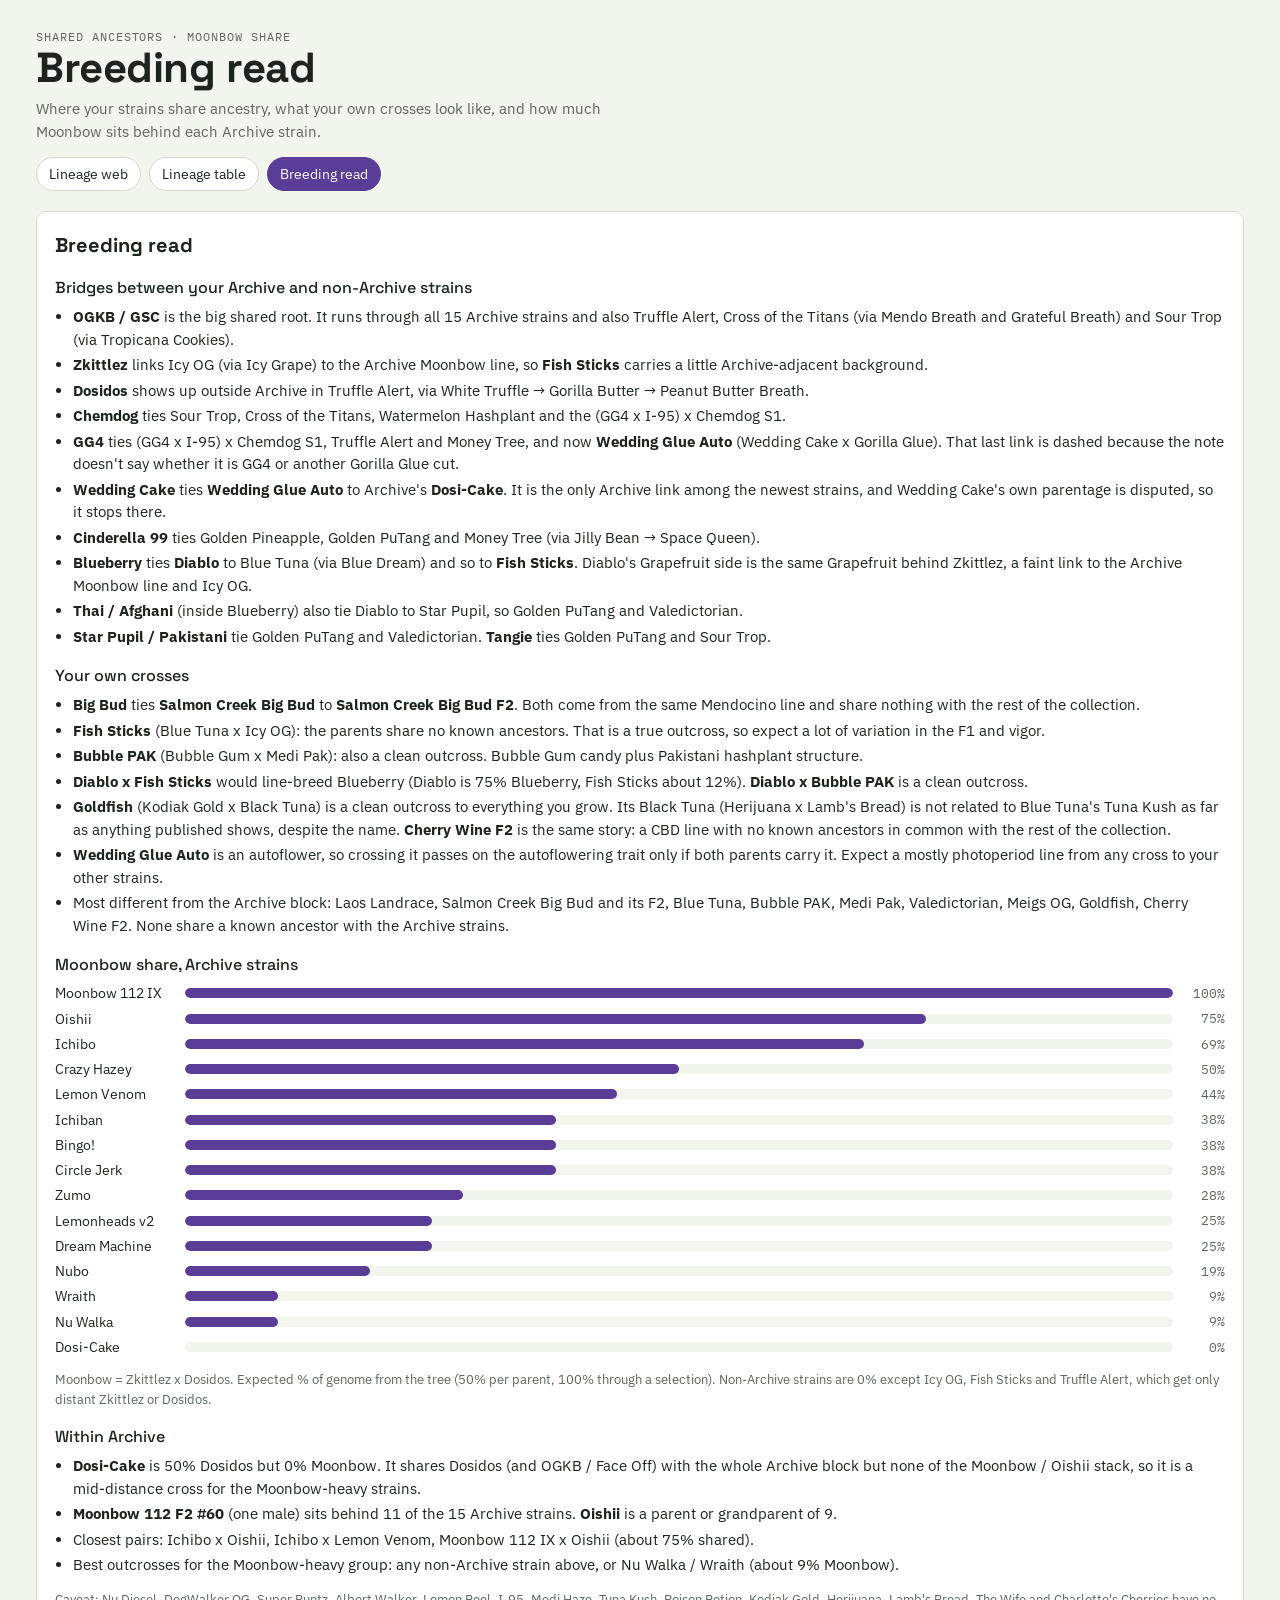
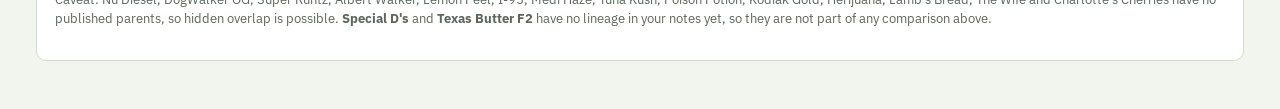
==== breeding.html @ 7cfe5ea0 "Split table and breeding read into their own pages Move the lineage table to table.html and the bree" ====
<!doctype html>
<html lang="en">
<head>
<meta charset="utf-8">
<meta name="viewport" content="width=device-width, initial-scale=1, viewport-fit=cover">
<meta name="robots" content="noindex, nofollow, noarchive">
<meta name="referrer" content="no-referrer">
<style>:root{padding-top:env(safe-area-inset-top,0px);padding-bottom:env(safe-area-inset-bottom,0px)}body{margin:0;font:14px system-ui,sans-serif}img{max-width:100%}[hidden]{display:none!important}</style>
<title>Breeding Read</title>
<meta name="claude:viewport-fit-sides" content="cover">
<link rel="preconnect" href="https://fonts.googleapis.com">
<link rel="stylesheet" href="https://fonts.googleapis.com/css2?family=Space+Grotesk:wght@500;700&family=IBM+Plex+Sans:wght@400;500;600&family=IBM+Plex+Mono:wght@400;500&display=swap">
<link rel="stylesheet" href="style.css">
</head>
<body>
<div class="wrap">
<header>
  <div class="kicker">Shared ancestors · Moonbow share</div>
  <h1>Breeding read</h1>
  <p>Where your strains share ancestry, what your own crosses look like, and how much Moonbow sits behind each Archive strain.</p>
  <nav class="pages" aria-label="Pages"><a href="index.html">Lineage web</a><a href="table.html">Lineage table</a><a href="breeding.html" aria-current="page">Breeding read</a></nav>
</header>

  <section class="panel">
    <h2>Breeding read</h2>
    <h3>Bridges between your Archive and non-Archive strains</h3>
    <ul>
      <li><b>OGKB / GSC</b> is the big shared root. It runs through all 15 Archive strains and also Truffle Alert, Cross of the Titans (via Mendo Breath and Grateful Breath) and Sour Trop (via Tropicana Cookies).</li>
      <li><b>Zkittlez</b> links Icy OG (via Icy Grape) to the Archive Moonbow line, so <b>Fish Sticks</b> carries a little Archive-adjacent background.</li>
      <li><b>Dosidos</b> shows up outside Archive in Truffle Alert, via White Truffle → Gorilla Butter → Peanut Butter Breath.</li>
      <li><b>Chemdog</b> ties Sour Trop, Cross of the Titans, Watermelon Hashplant and the (GG4 x I-95) x Chemdog S1.</li>
      <li><b>GG4</b> ties (GG4 x I-95) x Chemdog S1, Truffle Alert and Money Tree, and now <b>Wedding Glue Auto</b> (Wedding Cake x Gorilla Glue). That last link is dashed because the note doesn't say whether it is GG4 or another Gorilla Glue cut.</li>
      <li><b>Wedding Cake</b> ties <b>Wedding Glue Auto</b> to Archive's <b>Dosi-Cake</b>. It is the only Archive link among the newest strains, and Wedding Cake's own parentage is disputed, so it stops there.</li>
      <li><b>Cinderella 99</b> ties Golden Pineapple, Golden PuTang and Money Tree (via Jilly Bean → Space Queen).</li>
      <li><b>Blueberry</b> ties <b>Diablo</b> to Blue Tuna (via Blue Dream) and so to <b>Fish Sticks</b>. Diablo's Grapefruit side is the same Grapefruit behind Zkittlez, a faint link to the Archive Moonbow line and Icy OG.</li>
      <li><b>Thai / Afghani</b> (inside Blueberry) also tie Diablo to Star Pupil, so Golden PuTang and Valedictorian.</li>
      <li><b>Star Pupil / Pakistani</b> tie Golden PuTang and Valedictorian. <b>Tangie</b> ties Golden PuTang and Sour Trop.</li>
    </ul>

    <h3>Your own crosses</h3>
    <ul>
      <li><b>Big Bud</b> ties <b>Salmon Creek Big Bud</b> to <b>Salmon Creek Big Bud F2</b>. Both come from the same Mendocino line and share nothing with the rest of the collection.</li>
      <li><b>Fish Sticks</b> (Blue Tuna x Icy OG): the parents share no known ancestors. That is a true outcross, so expect a lot of variation in the F1 and vigor.</li>
      <li><b>Bubble PAK</b> (Bubble Gum x Medi Pak): also a clean outcross. Bubble Gum candy plus Pakistani hashplant structure.</li>
      <li><b>Diablo x Fish Sticks</b> would line-breed Blueberry (Diablo is 75% Blueberry, Fish Sticks about 12%). <b>Diablo x Bubble PAK</b> is a clean outcross.</li>
      <li><b>Goldfish</b> (Kodiak Gold x Black Tuna) is a clean outcross to everything you grow. Its Black Tuna (Herijuana x Lamb's Bread) is not related to Blue Tuna's Tuna Kush as far as anything published shows, despite the name. <b>Cherry Wine F2</b> is the same story: a CBD line with no known ancestors in common with the rest of the collection.</li>
      <li><b>Wedding Glue Auto</b> is an autoflower, so crossing it passes on the autoflowering trait only if both parents carry it. Expect a mostly photoperiod line from any cross to your other strains.</li>
      <li>Most different from the Archive block: Laos Landrace, Salmon Creek Big Bud and its F2, Blue Tuna, Bubble PAK, Medi Pak, Valedictorian, Meigs OG, Goldfish, Cherry Wine F2. None share a known ancestor with the Archive strains.</li>
    </ul>

    <h3>Moonbow share, Archive strains</h3>
    <div class="bars" id="mbbars"></div>
    <p class="note">Moonbow = Zkittlez x Dosidos. Expected % of genome from the tree (50% per parent, 100% through a selection). Non-Archive strains are 0% except Icy OG, Fish Sticks and Truffle Alert, which get only distant Zkittlez or Dosidos.</p>

    <h3>Within Archive</h3>
    <ul>
      <li><b>Dosi-Cake</b> is 50% Dosidos but 0% Moonbow. It shares Dosidos (and OGKB / Face Off) with the whole Archive block but none of the Moonbow / Oishii stack, so it is a mid-distance cross for the Moonbow-heavy strains.</li>
      <li><b>Moonbow 112 F2 #60</b> (one male) sits behind 11 of the 15 Archive strains. <b>Oishii</b> is a parent or grandparent of 9.</li>
      <li>Closest pairs: Ichibo x Oishii, Ichibo x Lemon Venom, Moonbow 112 IX x Oishii (about 75% shared).</li>
      <li>Best outcrosses for the Moonbow-heavy group: any non-Archive strain above, or Nu Walka / Wraith (about 9% Moonbow).</li>
    </ul>
    <p class="note">Caveat: Nu Diesel, DogWalker OG, Super Runtz, Albert Walker, Lemon Peel, I-95, Medi Haze, Tuna Kush, Poison Potion, Kodiak Gold, Herijuana, Lamb's Bread, The Wife and Charlotte's Cherries have no published parents, so hidden overlap is possible. <b>Special D's</b> and <b>Texas Butter F2</b> have no lineage in your notes yet, so they are not part of any comparison above.</p>
  </section>

</div>

<script src="data.js"></script>
<script>
// moonbow share
const memo={};function fr(id){if(memo[id])return memo[id];const ps=par[id];let r={};
 if(id==='moonbow'||!ps){r[id]=1}else{const w=['lemonheads2','dreammachine','crazyhazey'].includes(id)?[.25,.25,.5]:ps.map(()=>1/ps.length);
 ps.forEach((x,i)=>{const f=fr(x.p);for(const k in f)r[k]=(r[k]||0)+f[k]*w[i]})}return memo[id]=r}
const mb=mine.filter(id=>byId[id].breeder==='Archive Seed Bank').map(id=>[id,(fr(id).moonbow||0)]).sort((a,b)=>b[1]-a[1]);
document.getElementById('mbbars').innerHTML=mb.map(([id,v])=>'<div class="brow"><span>'+esc(byId[id].label)+'</span><div class="btrack"><div class="bfill" style="width:'+(v*100)+'%"></div></div><span class="num">'+Math.round(v*100)+'%</span></div>').join('');
</script>
</body>
</html>
---- style.css ----
/* Layout: one column; header, controls, full-width graph, then side-by-side detail + analysis that stack on phones */
:root{
  --bg:#f2f4ee; --surface:#ffffff; --ink:#1c241d; --muted:#5b665c; --line:#d4dacf;
  --mine:#5a3d97; --mine-ink:#ffffff; --archive:#ece6f7; --archive-line:#8a73bd;
  --offsite:#dcefe9; --offsite-line:#3f8d7a; --unknown:#eceeea; --unknown-line:#9aa39b;
  --hl:#c7741c; --edge:#9aa59b; --own:#b5521f; --own-ink:#ffffff;
  --f-display:"Space Grotesk",system-ui,sans-serif; --f-body:"IBM Plex Sans",system-ui,sans-serif; --f-mono:"IBM Plex Mono",ui-monospace,monospace;
}
@media (prefers-color-scheme: dark){:root:not([data-theme="light"]){
  --bg:#141814; --surface:#1d231e; --ink:#e6ebe4; --muted:#9aa69b; --line:#323b33;
  --mine:#9b7ee0; --mine-ink:#120d1d; --archive:#2a2438; --archive-line:#9b85cf;
  --offsite:#183029; --offsite-line:#5fb39e; --unknown:#252a26; --unknown-line:#6d776e;
  --hl:#f0a24a; --edge:#5b665c; --own:#e0844f; --own-ink:#1a0e07; color-scheme:dark}}
:root[data-theme="dark"]{
  --bg:#141814; --surface:#1d231e; --ink:#e6ebe4; --muted:#9aa69b; --line:#323b33;
  --mine:#9b7ee0; --mine-ink:#120d1d; --archive:#2a2438; --archive-line:#9b85cf;
  --offsite:#183029; --offsite-line:#5fb39e; --unknown:#252a26; --unknown-line:#6d776e;
  --hl:#f0a24a; --edge:#5b665c; --own:#e0844f; --own-ink:#1a0e07; color-scheme:dark}
*{box-sizing:border-box}
body{background:var(--bg);color:var(--ink);font-family:var(--f-body);font-size:15px;line-height:1.5}
.wrap{max-width:1240px;margin:0 auto;padding-block:28px 48px;padding-left:max(16px,env(safe-area-inset-left,0px));padding-right:max(16px,env(safe-area-inset-right,0px));display:grid;gap:20px}
header h1{font-family:var(--f-display);font-weight:700;font-size:clamp(28px,4.2vw,42px);line-height:1.05;margin:0;letter-spacing:-.01em;text-wrap:balance}
header p{margin:8px 0 0;color:var(--muted);max-width:68ch}
.kicker{font-family:var(--f-mono);font-size:12px;letter-spacing:.08em;text-transform:uppercase;color:var(--muted)}
.chips{display:grid;gap:8px}
.chiprow{display:flex;flex-wrap:wrap;gap:6px;align-items:center}
.chip.brd{font-weight:600;background:transparent;border-color:transparent;padding-left:2px;color:var(--muted)}
.chip.brd:hover{color:var(--ink)}
.chip.brd[aria-pressed="true"]{background:var(--ink);color:var(--bg);border-color:var(--ink);padding-left:11px}
.chip{font:500 13px var(--f-body);border:1px solid var(--line);background:var(--surface);color:var(--ink);border-radius:999px;padding:5px 11px;cursor:pointer}
.chip:hover{border-color:var(--mine)}
.chip[aria-pressed="true"]{background:var(--mine);color:var(--mine-ink);border-color:var(--mine)}
.chip:focus-visible,button:focus-visible{outline:2px solid var(--hl);outline-offset:2px}
.bar{display:flex;flex-wrap:wrap;gap:12px 20px;align-items:center;justify-content:space-between}
.legend{display:flex;flex-wrap:wrap;gap:6px 16px;font-size:13px;color:var(--muted)}
.legend span{display:inline-flex;align-items:center;gap:6px}
.sw{width:18px;height:12px;border-radius:3px;border:1.5px solid}
.ln{width:22px;height:0;border-top:2px solid var(--edge)}
.btns{display:flex;gap:6px}
.btn{font:500 13px var(--f-body);background:transparent;color:var(--ink);border:1px solid var(--line);border-radius:6px;padding:5px 10px;cursor:pointer}
.stage{background:var(--surface);border:1px solid var(--line);border-radius:10px;min-width:0}
.stagehead{display:flex;flex-wrap:wrap;gap:4px 12px;align-items:baseline;padding:12px 16px;border-bottom:1px solid var(--line)}
#viewtitle{font-family:var(--f-display);font-weight:700;font-size:18px}
.scroller{overflow:auto;max-height:85vh;padding:16px;-webkit-overflow-scrolling:touch}
#g{display:block;margin:0 auto}
.tog{display:inline-flex;align-items:center;gap:6px;font-size:13px;color:var(--muted);margin-right:6px;cursor:pointer}
.chip.all{border-style:dashed}
.chip.all[aria-pressed="true"]{border-style:solid}
/* svg */
.n rect{fill:var(--archive);stroke:var(--archive-line);stroke-width:1.5}
.n.offsite rect{fill:var(--offsite);stroke:var(--offsite-line)}
.n.unknown rect{fill:var(--unknown);stroke:var(--unknown-line);stroke-dasharray:4 3}
.n.mine rect{fill:var(--mine);stroke:var(--mine)}
.n text{fill:var(--ink);font:500 13px var(--f-body);dominant-baseline:central;text-anchor:middle;pointer-events:none}
.n.unknown text{fill:var(--muted)}
.n.mine text{fill:var(--mine-ink);font-weight:600}
.n.own rect{fill:var(--own);stroke:var(--own)}
.n.own text{fill:var(--own-ink)}
.n{cursor:pointer}
.n:hover rect,.n:focus rect{stroke:var(--hl);stroke-width:2.5}
.n:focus{outline:none}
.n.focus rect{stroke:var(--hl);stroke-width:3}
.e{fill:none;stroke:var(--edge);stroke-width:1.6}
.e.sel{stroke-dasharray:2 4;stroke-linecap:round}
.e.dash{stroke-dasharray:7 5}
.e.hl{stroke:var(--hl);stroke-width:2.4}
.dim{opacity:.15}
.arrow{fill:var(--edge)} .arrow.hl{fill:var(--hl)}
.grid2{display:grid;grid-template-columns:minmax(0,1fr) minmax(0,1.3fr);gap:20px}
@media (max-width:820px){.grid2{grid-template-columns:minmax(0,1fr)}}
section{min-width:0}
h2{font-family:var(--f-display);font-weight:700;font-size:20px;margin:0 0 10px;text-wrap:balance}
h3{font-family:var(--f-display);font-weight:500;font-size:16px;margin:16px 0 6px}
.panel{background:var(--surface);border:1px solid var(--line);border-radius:10px;padding:18px}
.cross{font-family:var(--f-mono);font-size:13.5px;background:var(--bg);border-radius:6px;padding:8px 10px;margin:8px 0;overflow-wrap:anywhere}
dl{display:grid;grid-template-columns:max-content minmax(0,1fr);gap:4px 14px;margin:10px 0 0;font-size:14px}
dt{color:var(--muted)} dd{margin:0;overflow-wrap:anywhere}
.tag{display:inline-block;font:500 11px var(--f-mono);letter-spacing:.06em;text-transform:uppercase;padding:2px 7px;border-radius:4px;border:1px solid}
.url{font-family:var(--f-mono);font-size:12px;color:var(--muted);overflow-wrap:anywhere;user-select:all}
ul{margin:6px 0;padding-left:18px} li{margin:3px 0}
.bars{display:grid;gap:5px;font-size:13.5px}
.brow{display:grid;grid-template-columns:120px minmax(0,1fr) 42px;gap:10px;align-items:center}
.btrack{height:10px;background:var(--bg);border-radius:5px;overflow:hidden}
.bfill{height:100%;background:var(--mine);border-radius:5px}
.num{font-variant-numeric:tabular-nums;font-family:var(--f-mono);font-size:12.5px;text-align:right;color:var(--muted)}
.tablewrap{overflow-x:auto}
table{border-collapse:collapse;font-size:13.5px;width:100%;min-width:760px}
th,td{text-align:left;padding:7px 10px;border-bottom:1px solid var(--line);vertical-align:top}
th{font:500 12px var(--f-mono);letter-spacing:.06em;text-transform:uppercase;color:var(--muted)}
td.m{font-family:var(--f-mono);font-size:12.5px}
.note{font-size:13px;color:var(--muted)}
.hint{font-size:13px;color:var(--muted);margin:0}
.pages{display:flex;gap:8px;flex-wrap:wrap;margin-top:14px}
.pages a{font-family:var(--f-body);font-size:13.5px;padding:6px 12px;border:1px solid var(--line);border-radius:999px;background:var(--surface);color:var(--ink);text-decoration:none}
.pages a:hover{border-color:var(--mine)}
.pages a[aria-current=page]{background:var(--mine);border-color:var(--mine);color:var(--mine-ink)}
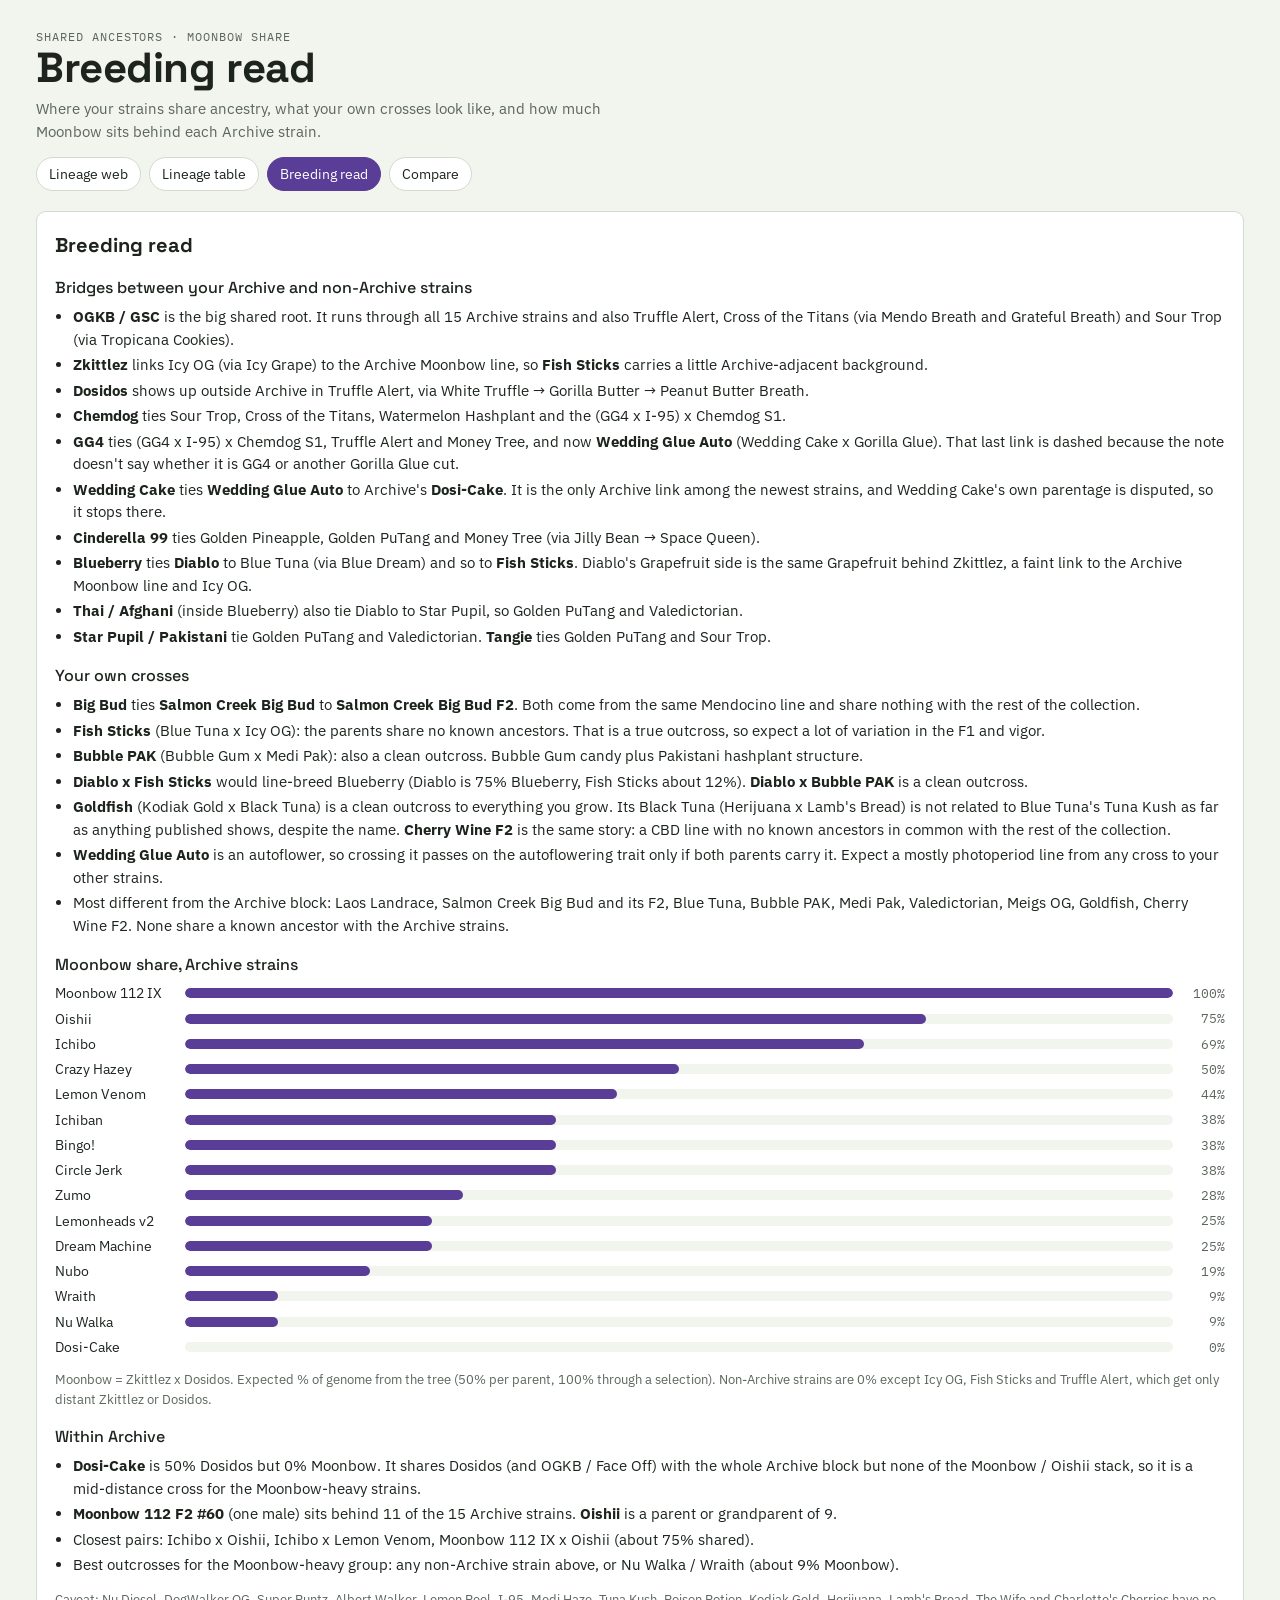
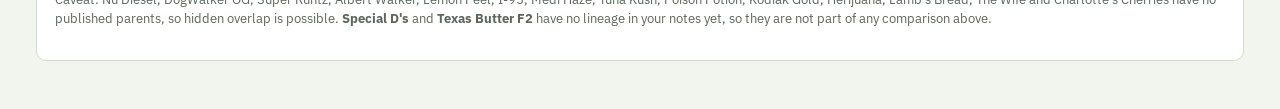
==== commit 654b648b: "Add strain comparison page New compare.html: pick two strains to see a merged pedigree graph, shared" ====
--- a/breeding.html
+++ b/breeding.html
@@ -18,7 +18,7 @@
   <div class="kicker">Shared ancestors · Moonbow share</div>
   <h1>Breeding read</h1>
   <p>Where your strains share ancestry, what your own crosses look like, and how much Moonbow sits behind each Archive strain.</p>
-  <nav class="pages" aria-label="Pages"><a href="index.html">Lineage web</a><a href="table.html">Lineage table</a><a href="breeding.html" aria-current="page">Breeding read</a></nav>
+  <nav class="pages" aria-label="Pages"><a href="index.html">Lineage web</a><a href="table.html">Lineage table</a><a href="breeding.html" aria-current="page">Breeding read</a><a href="compare.html">Compare</a></nav>
 </header>
 
   <section class="panel">
@@ -64,14 +64,17 @@
 
 </div>
 
-<script src="data.js"></script>
+<script src="data-loader.js"></script>
 <script>
+loadData().then(function(){
 // moonbow share
 const memo={};function fr(id){if(memo[id])return memo[id];const ps=par[id];let r={};
  if(id==='moonbow'||!ps){r[id]=1}else{const w=['lemonheads2','dreammachine','crazyhazey'].includes(id)?[.25,.25,.5]:ps.map(()=>1/ps.length);
  ps.forEach((x,i)=>{const f=fr(x.p);for(const k in f)r[k]=(r[k]||0)+f[k]*w[i]})}return memo[id]=r}
 const mb=mine.filter(id=>byId[id].breeder==='Archive Seed Bank').map(id=>[id,(fr(id).moonbow||0)]).sort((a,b)=>b[1]-a[1]);
 document.getElementById('mbbars').innerHTML=mb.map(([id,v])=>'<div class="brow"><span>'+esc(byId[id].label)+'</span><div class="btrack"><div class="bfill" style="width:'+(v*100)+'%"></div></div><span class="num">'+Math.round(v*100)+'%</span></div>').join('');
+
+});
 </script>
 </body>
 </html>
--- a/style.css
+++ b/style.css
@@ -75,6 +75,14 @@
 .cross{font-family:var(--f-mono);font-size:13.5px;background:var(--bg);border-radius:6px;padding:8px 10px;margin:8px 0;overflow-wrap:anywhere}
 dl{display:grid;grid-template-columns:max-content minmax(0,1fr);gap:4px 14px;margin:10px 0 0;font-size:14px}
 dt{color:var(--muted)} dd{margin:0;overflow-wrap:anywhere}
+table.spec{width:100%;border-collapse:collapse;margin:10px 0 0;font-size:14px;table-layout:fixed}
+table.spec th,table.spec td{text-align:left;vertical-align:top;padding:6px 8px;border-top:1px solid var(--line);overflow-wrap:anywhere}
+table.spec th{width:34%;font-weight:400;color:var(--muted)}
+table.spec tr:last-child th,table.spec tr:last-child td{border-bottom:1px solid var(--line)}
+.parh{margin:16px 0 4px;font-size:14px;color:var(--muted);font-weight:500}
+details.par{border-top:1px solid var(--line);padding:6px 0}
+details.par summary{cursor:pointer;font-weight:500;padding:4px 0}
+details.par .cross{margin:4px 0}
 .tag{display:inline-block;font:500 11px var(--f-mono);letter-spacing:.06em;text-transform:uppercase;padding:2px 7px;border-radius:4px;border:1px solid}
 .url{font-family:var(--f-mono);font-size:12px;color:var(--muted);overflow-wrap:anywhere;user-select:all}
 ul{margin:6px 0;padding-left:18px} li{margin:3px 0}
@@ -94,3 +102,38 @@
 .pages a{font-family:var(--f-body);font-size:13.5px;padding:6px 12px;border:1px solid var(--line);border-radius:999px;background:var(--surface);color:var(--ink);text-decoration:none}
 .pages a:hover{border-color:var(--mine)}
 .pages a[aria-current=page]{background:var(--mine);border-color:var(--mine);color:var(--mine-ink)}
+
+.sort{all:unset;cursor:pointer;display:inline-flex;gap:4px;align-items:center;font:inherit;letter-spacing:inherit;text-transform:inherit;color:inherit}
+.sort:hover,.sort:focus-visible{color:var(--ink)}
+.sort:focus-visible{outline:2px solid var(--hl);outline-offset:2px}
+.sort::after{content:"\2195";opacity:.4}
+th[aria-sort=ascending] .sort::after{content:"\25B2";opacity:1}
+th[aria-sort=descending] .sort::after{content:"\25BC";opacity:1}
+
+/* compare page */
+:root{--ca:#2f6fb3;--ca-bg:#dbe8f6;--cb:#b5521f;--cb-bg:#f6e2d6;--shared:#7a8a7b}
+@media (prefers-color-scheme: dark){:root:not([data-theme="light"]){--ca:#6fa8e6;--ca-bg:#1c2b3e;--cb:#e0844f;--cb-bg:#3a2619;--shared:#8d9a8e}}
+:root[data-theme="dark"]{--ca:#6fa8e6;--ca-bg:#1c2b3e;--cb:#e0844f;--cb-bg:#3a2619;--shared:#8d9a8e}
+.cmpbar{display:flex;flex-wrap:wrap;gap:10px 12px;align-items:flex-end}
+.cmpsel{display:grid;gap:4px;flex:1 1 220px;min-width:0}
+.cmpsel span{font:500 12px var(--f-mono);letter-spacing:.06em;text-transform:uppercase}
+.cmpsel.a span{color:var(--ca)} .cmpsel.b span{color:var(--cb)}
+.cmpsel select{font:500 14px var(--f-body);padding:8px 10px;border-radius:6px;border:2px solid var(--line);background:var(--surface);color:var(--ink);width:100%}
+.cmpsel.a select{border-color:var(--ca)} .cmpsel.b select{border-color:var(--cb)}
+.cmpbar .btn{padding:9px 12px}
+.n.cmp.a rect{fill:var(--ca-bg);stroke:var(--ca)} .n.cmp.b rect{fill:var(--cb-bg);stroke:var(--cb)}
+.n.cmp.sh rect{fill:var(--surface);stroke:var(--shared)} .n.cmp.sh text{fill:var(--ink)}
+.n.cmp.isA rect{fill:var(--ca);stroke:var(--ca);stroke-width:2.5} .n.cmp.isB rect{fill:var(--cb);stroke:var(--cb);stroke-width:2.5}
+.n.cmp.isA text,.n.cmp.isB text{fill:#fff;font-weight:600}
+.e.ca{stroke:var(--ca)} .e.cb{stroke:var(--cb)} .arrow.a{fill:var(--ca)} .arrow.b{fill:var(--cb)}
+.ovr{display:flex;align-items:baseline;gap:12px;margin:6px 0 4px}
+.ovnum{font:700 38px var(--f-display);line-height:1}
+.dtrack{height:10px;position:relative;background:var(--bg);border-radius:5px;overflow:hidden}
+.dfill{position:absolute;left:0;height:50%;border-radius:0 3px 3px 0}
+.dfill.a{top:0;background:var(--ca)} .dfill.b{bottom:0;background:var(--cb)}
+table.cmptbl{table-layout:fixed}
+table.cmptbl th:first-child{width:22%}
+table.cmptbl thead th{font:600 13px var(--f-display);letter-spacing:0;text-transform:none;border-top:0}
+table.cmptbl th.ha{color:var(--ca)} table.cmptbl th.hb{color:var(--cb)}
+table.cmptbl{min-width:0}
+table.cmptbl tr.diff td,table.cmptbl tr.diff th{background:color-mix(in srgb,var(--hl) 10%,transparent)}
